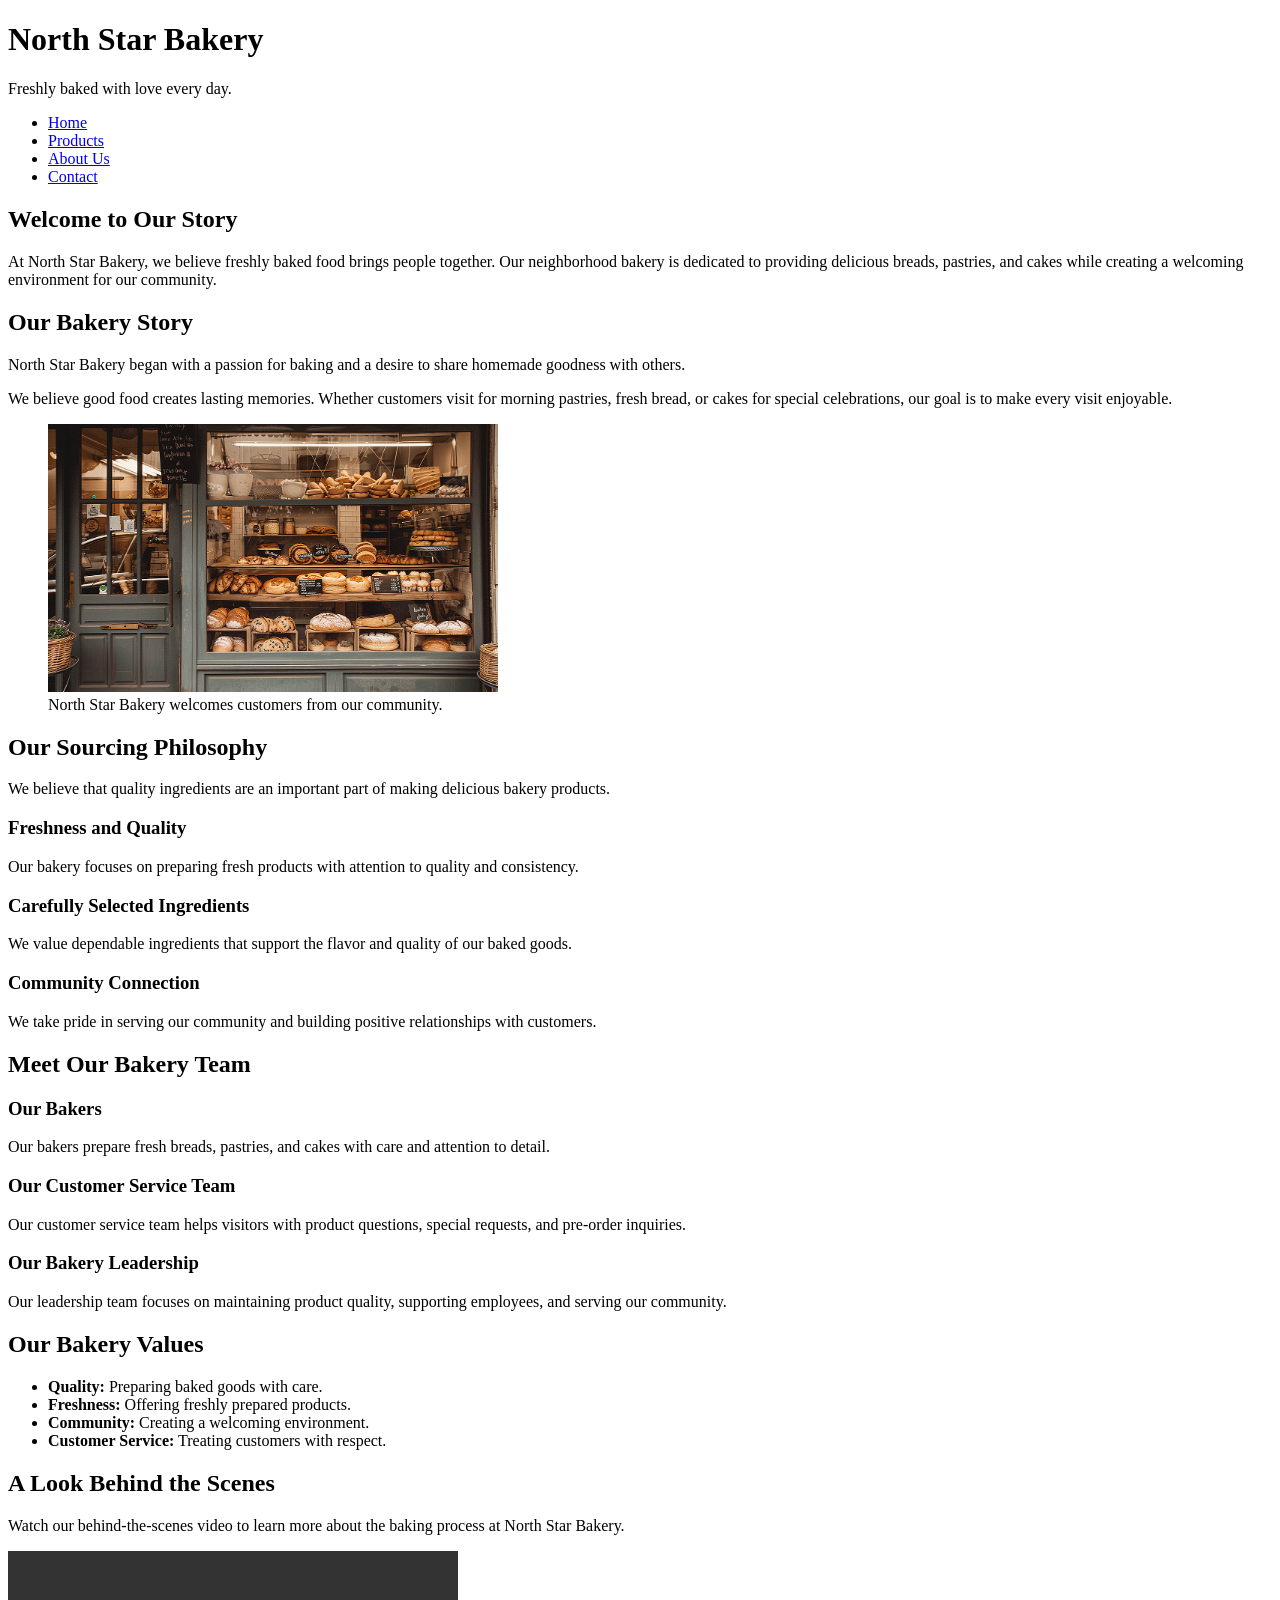
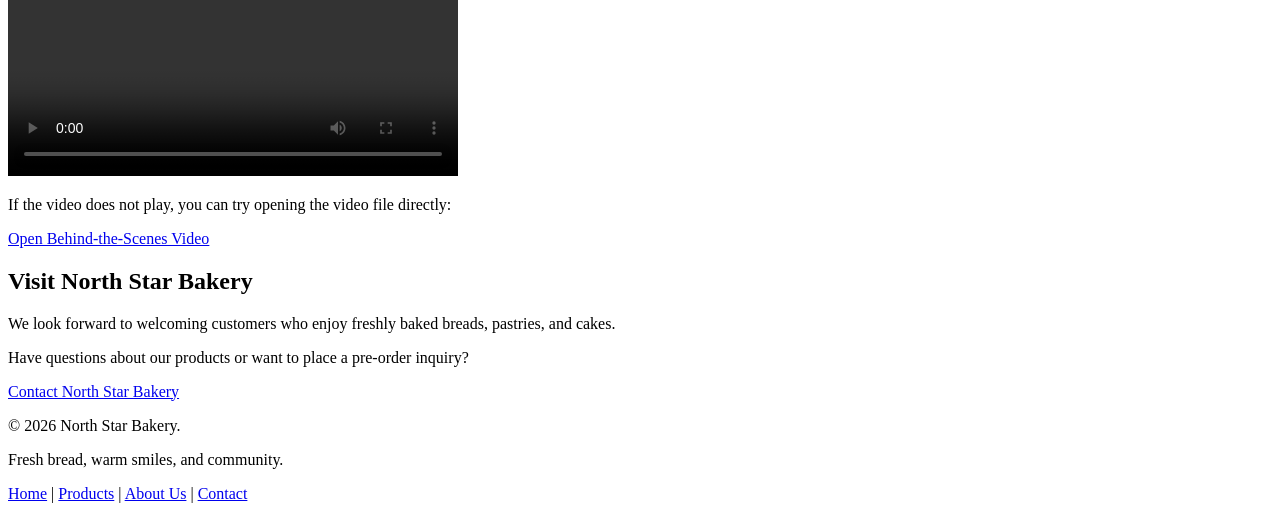
==== about.html @ a6ddee19 "Complete North Star Bakery HTML website" ====
<!DOCTYPE html>
<html lang="en">

<head>
    <meta charset="UTF-8">
    <meta name="viewport"
          content="width=device-width, initial-scale=1.0">
    <title>About Us | North Star Bakery</title>
</head>

<body>

    <!-- Website Header -->
    <header>
        <h1>North Star Bakery</h1>
        <p>Freshly baked with love every day.</p>
    </header>

    <!-- Main Navigation -->
    <nav aria-label="Main navigation">
        <ul>
            <li>
                <a href="index.html">Home</a>
            </li>
            <li>
                <a href="products.html">Products</a>
            </li>
            <li>
                <a href="about.html" aria-current="page">
                    About Us
                </a>
            </li>
            <li>
                <a href="contact.html">Contact</a>
            </li>
        </ul>
    </nav>

    <main>

        <!-- Introduction -->
        <section>
            <h2>Welcome to Our Story</h2>

            <p>
                At North Star Bakery, we believe
                freshly baked food brings people
                together. Our neighborhood bakery
                is dedicated to providing delicious
                breads, pastries, and cakes while
                creating a welcoming environment
                for our community.
            </p>
        </section>

        <!-- Bakery History -->
        <section>
            <h2>Our Bakery Story</h2>

            <p>
                North Star Bakery began with a
                passion for baking and a desire
                to share homemade goodness
                with others.
            </p>

            <p>
                We believe good food creates
                lasting memories. Whether
                customers visit for morning
                pastries, fresh bread, or
                cakes for special celebrations,
                our goal is to make every
                visit enjoyable.
            </p>

            <figure>
                <img
                    src="media/bakery-storefront_c.png"
                    alt="Storefront of North Star Bakery"
                    width="450">

                <figcaption>
                    North Star Bakery welcomes
                    customers from our community.
                </figcaption>
            </figure>
        </section>

        <!-- Sourcing Philosophy -->
        <section>
            <h2>Our Sourcing Philosophy</h2>

            <p>
                We believe that quality ingredients
                are an important part of making
                delicious bakery products.
            </p>

            <h3>Freshness and Quality</h3>

            <p>
                Our bakery focuses on preparing
                fresh products with attention
                to quality and consistency.
            </p>

            <h3>Carefully Selected Ingredients</h3>

            <p>
                We value dependable ingredients
                that support the flavor and
                quality of our baked goods.
            </p>

            <h3>Community Connection</h3>

            <p>
                We take pride in serving our
                community and building positive
                relationships with customers.
            </p>
        </section>

        <!-- Staff Highlights -->
        <section>
            <h2>Meet Our Bakery Team</h2>

            <h3>Our Bakers</h3>

            <p>
                Our bakers prepare fresh breads,
                pastries, and cakes with care
                and attention to detail.
            </p>

            <h3>Our Customer Service Team</h3>

            <p>
                Our customer service team helps
                visitors with product questions,
                special requests, and
                pre-order inquiries.
            </p>

            <h3>Our Bakery Leadership</h3>

            <p>
                Our leadership team focuses on
                maintaining product quality,
                supporting employees, and
                serving our community.
            </p>
        </section>

        <!-- Bakery Values -->
        <section>
            <h2>Our Bakery Values</h2>

            <ul>
                <li>
                    <strong>Quality:</strong>
                    Preparing baked goods with care.
                </li>

                <li>
                    <strong>Freshness:</strong>
                    Offering freshly prepared products.
                </li>

                <li>
                    <strong>Community:</strong>
                    Creating a welcoming environment.
                </li>

                <li>
                    <strong>Customer Service:</strong>
                    Treating customers with respect.
                </li>
            </ul>
        </section>

        <!-- Behind the Scenes Video -->
        <section>
            <h2>A Look Behind the Scenes</h2>

            <p>
                Watch our behind-the-scenes video
                to learn more about the baking
                process at North Star Bakery.
            </p>

            <video
                controls
                preload="metadata"
                width="450">

                <source
                    src="media/bakery-behind-scenes_c.mp4"
                    type="video/mp4">

                Your browser does not support
                HTML5 video playback.
                Please contact North Star Bakery
                to learn more about our
                baking process.

            </video>

            <p>
                If the video does not play,
                you can try opening the
                video file directly:
            </p>

            <p>
                <a href="media/bakery-behind-scenes_c.mp4">
                    Open Behind-the-Scenes Video
                </a>
            </p>
        </section>

        <!-- Contact Information -->
        <section>
            <h2>Visit North Star Bakery</h2>

            <p>
                We look forward to welcoming
                customers who enjoy freshly
                baked breads, pastries,
                and cakes.
            </p>

            <p>
                Have questions about our
                products or want to place
                a pre-order inquiry?
            </p>

            <p>
                <a href="contact.html">
                    Contact North Star Bakery
                </a>
            </p>
        </section>

    </main>

    <!-- Website Footer -->
    <footer>
        <p>&copy; 2026 North Star Bakery.</p>
        <p>
            Fresh bread, warm smiles,
            and community.
        </p>

        <nav aria-label="Footer navigation">
            <a href="index.html">Home</a> |
            <a href="products.html">Products</a> |
            <a href="about.html">About Us</a> |
            <a href="contact.html">Contact</a>
        </nav>
    </footer>

</body>
</html>
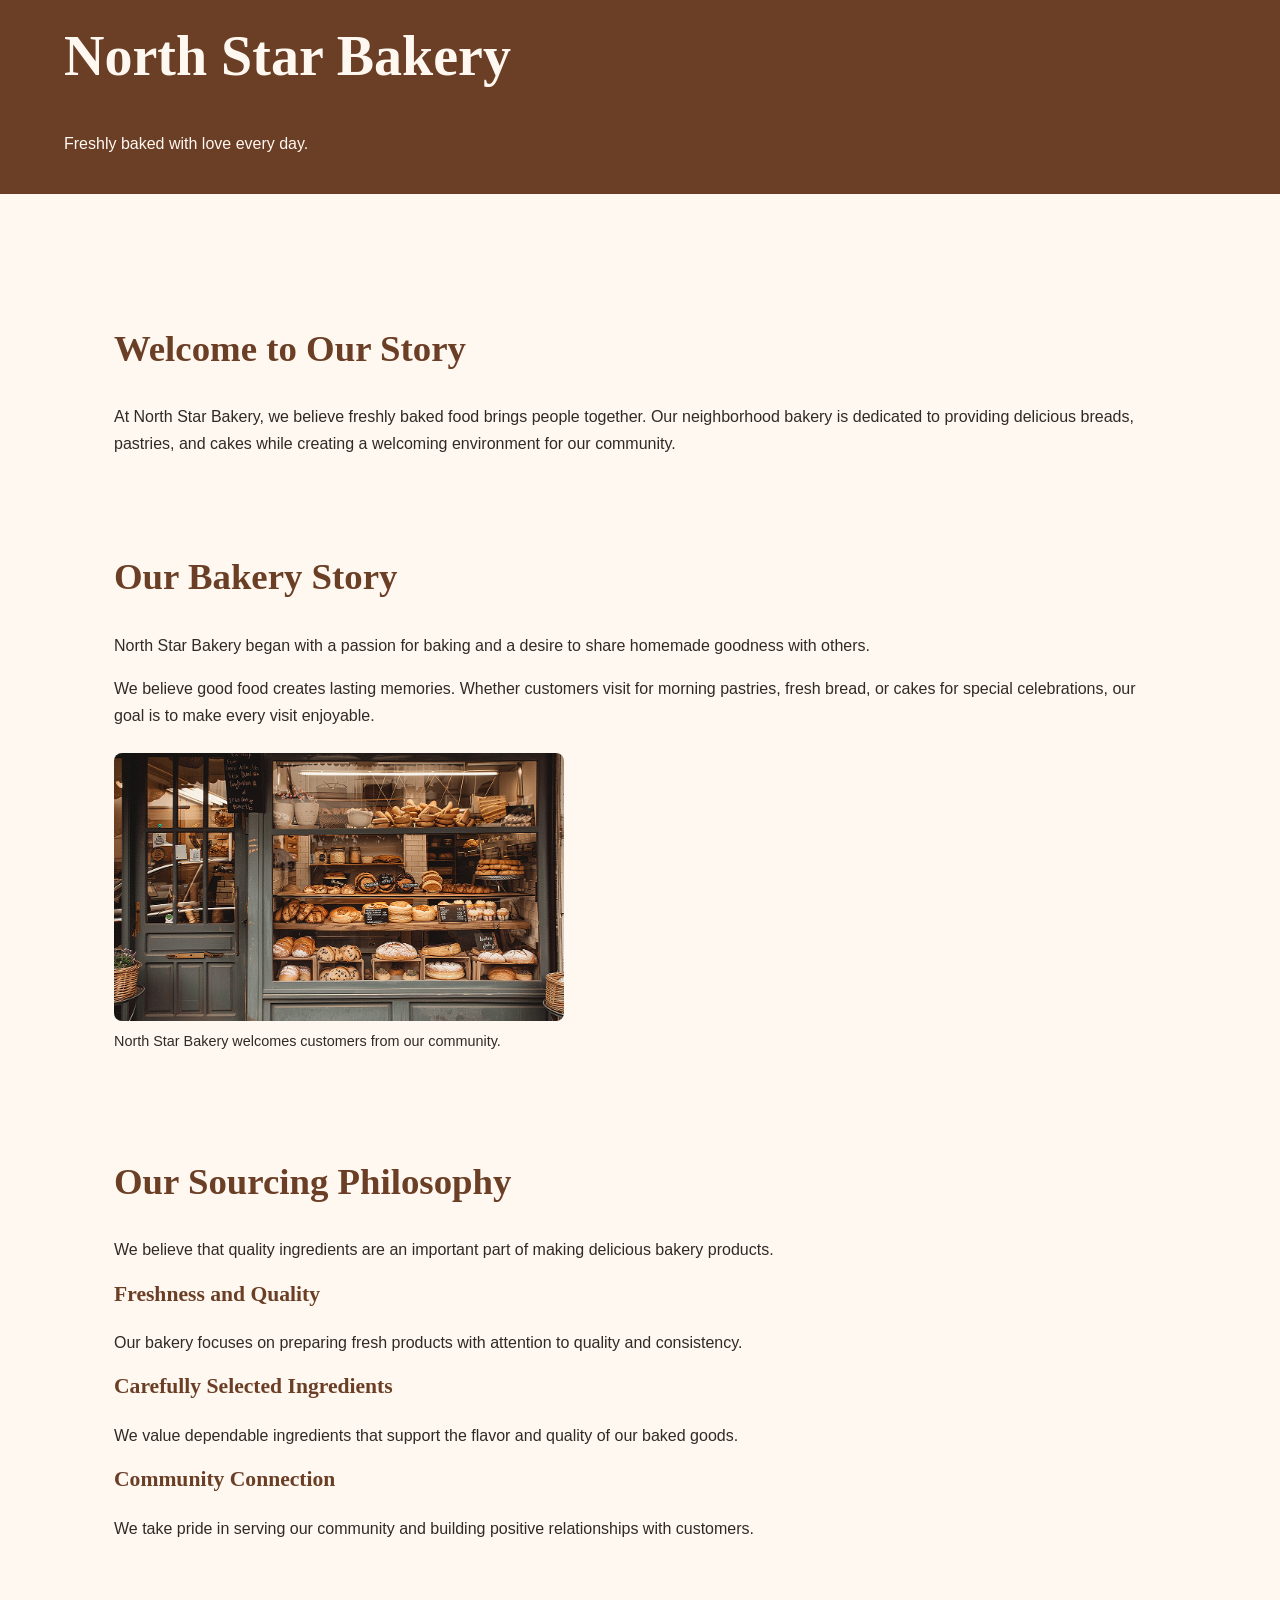
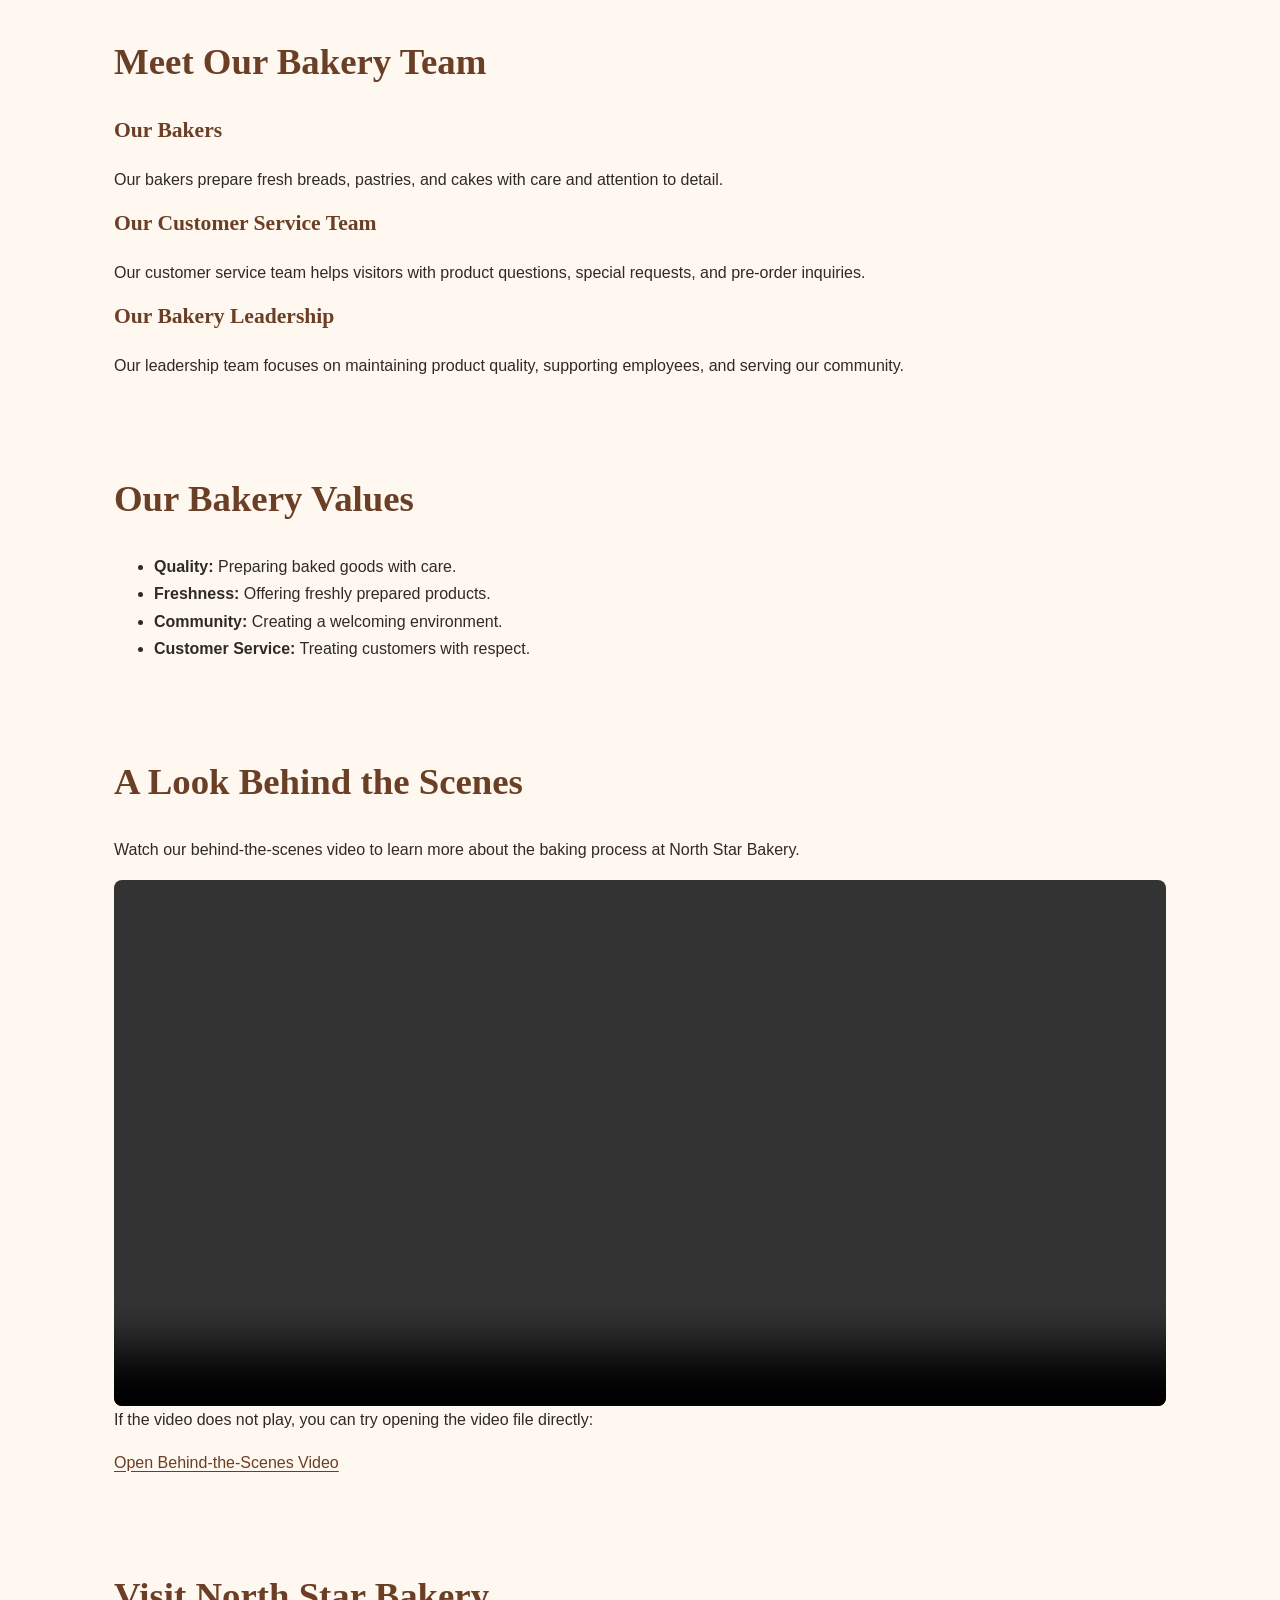
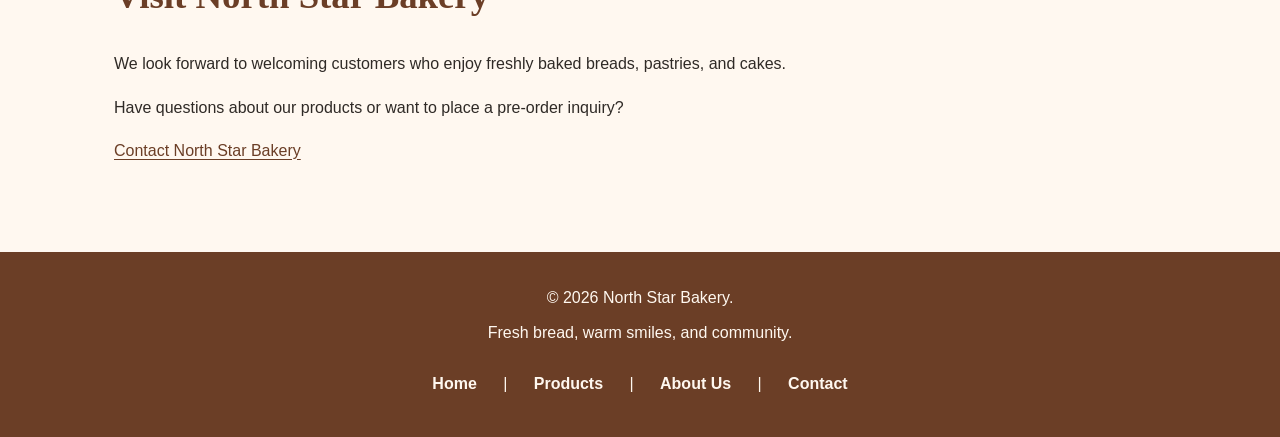
==== commit dce58677: "Complete Touchstone 3 responsive CSS design" ====
--- a/about.html
+++ b/about.html
@@ -7,6 +7,7 @@
     <meta name="viewport"
           content="width=device-width, initial-scale=1.0">
     <title>About Us | North Star Bakery</title>
+    <link rel="stylesheet" href="style.css">
 </head>
 
 <body>
--- a/style.css
+++ b/style.css
@@ -0,0 +1,387 @@
+
+/* North Star Bakery - Touchstone 3
+   Visual Design and Responsive Layout */
+
+/* Color palette and design settings */
+:root {
+  --cream: #FFF8F0;
+  --brown: #6B3E26;
+  --peach: #D88C5A;
+  --charcoal: #2F2A26;
+}
+
+* {
+  box-sizing: border-box;
+}
+
+html {
+  scroll-behavior: smooth;
+}
+
+body {
+  margin: 0;
+  background-color: var(--cream);
+  color: var(--charcoal);
+  font-family: Arial, Helvetica, sans-serif;
+  font-size: 16px;
+  line-height: 1.7;
+}
+
+h1, h2, h3, h4 {
+  font-family: Georgia, "Times New Roman", serif;
+  color: var(--brown);
+  line-height: 1.3;
+  margin-top: 0;
+}
+
+h1 {
+  font-size: clamp(2rem, 5vw, 3.5rem);
+}
+
+h2 {
+  font-size: clamp(1.6rem, 3vw, 2.3rem);
+}
+
+h3 {
+  font-size: 1.35rem;
+}
+
+p {
+  margin: 0 0 1rem;
+}
+
+a {
+  color: var(--brown);
+  text-underline-offset: 3px;
+}
+
+a:hover {
+  color: var(--charcoal);
+}
+
+a:focus-visible,
+button:focus-visible,
+input:focus-visible,
+textarea:focus-visible,
+select:focus-visible {
+  outline: 3px solid var(--peach);
+  outline-offset: 3px;
+}
+
+/* Header and navigation */
+header {
+  background-color: var(--brown);
+  color: var(--cream);
+  padding: 1.25rem 5%;
+}
+
+header h1,
+header h2,
+header p {
+  color: var(--cream);
+}
+
+nav {
+  display: flex;
+  flex-direction: column;
+  align-items: center;
+  gap: 0.75rem;
+  margin-top: 1rem;
+}
+
+nav a {
+  display: inline-block;
+  color: var(--cream);
+  font-weight: bold;
+  text-decoration: none;
+  padding: 0.5rem 0.9rem;
+  border-radius: 6px;
+}
+
+nav a:hover,
+nav a:focus-visible {
+  background-color: var(--cream);
+  color: var(--brown);
+}
+
+/* Main page layout */
+main {
+  width: min(1100px, 90%);
+  margin: 2rem auto;
+}
+
+section,
+article {
+  margin-bottom: 2rem;
+}
+
+section {
+  padding: 1.5rem;
+}
+
+.hero {
+  text-align: center;
+  padding: 3rem 1.5rem;
+  background-color: var(--cream);
+}
+
+.container {
+  width: min(1100px, 100%);
+  margin-inline: auto;
+}
+
+/* Flexible content layouts */
+.flex-container,
+.card-container,
+.product-grid,
+.products,
+.gallery {
+  display: flex;
+  flex-direction: column;
+  gap: 1.5rem;
+}
+
+.card,
+.product-card {
+  flex: 1 1 250px;
+  min-width: 0;
+  background-color: #FFF8F0;
+  border: 1px solid var(--peach);
+  border-radius: 10px;
+  padding: 1.5rem;
+}
+
+/* Images and media */
+img,
+video {
+  max-width: 100%;
+  height: auto;
+}
+
+img {
+  display: block;
+  border-radius: 8px;
+}
+
+video {
+  display: block;
+  width: 100%;
+  border-radius: 8px;
+}
+
+iframe {
+  max-width: 100%;
+}
+
+figure {
+  margin: 1.5rem 0;
+}
+
+figcaption {
+  margin-top: 0.5rem;
+  font-size: 0.9rem;
+}
+
+/* Buttons */
+button,
+.btn,
+.button,
+input[type="submit"] {
+  display: inline-block;
+  background-color: var(--brown);
+  color: var(--cream);
+  border: 2px solid var(--brown);
+  border-radius: 6px;
+  padding: 0.75rem 1.25rem;
+  font: inherit;
+  font-weight: bold;
+  text-decoration: none;
+  cursor: pointer;
+}
+
+button:hover,
+.btn:hover,
+.button:hover,
+input[type="submit"]:hover {
+  background-color: var(--charcoal);
+  border-color: var(--charcoal);
+  color: var(--cream);
+}
+
+/* Contact form */
+form {
+  width: min(650px, 100%);
+  margin: 1.5rem 0;
+}
+
+label {
+  display: block;
+  font-weight: bold;
+  margin: 1rem 0 0.35rem;
+}
+
+input,
+textarea,
+select {
+  max-width: 100%;
+  font: inherit;
+}
+
+input:not([type="radio"]):not([type="checkbox"]):not([type="submit"]),
+textarea,
+select {
+  display: block;
+  width: 100%;
+  padding: 0.75rem;
+  border: 1px solid var(--brown);
+  border-radius: 5px;
+  background: white;
+  color: var(--charcoal);
+}
+
+textarea {
+  min-height: 120px;
+  resize: vertical;
+}
+
+fieldset {
+  border: 1px solid var(--brown);
+  border-radius: 6px;
+  padding: 1rem;
+  margin: 1.5rem 0;
+}
+
+legend {
+  font-weight: bold;
+  padding: 0 0.4rem;
+}
+
+/* Footer */
+footer {
+  background-color: var(--brown);
+  color: var(--cream);
+  text-align: center;
+  padding: 2rem 5%;
+  margin-top: 3rem;
+}
+
+footer p {
+  margin-bottom: 0.5rem;
+}
+
+footer a {
+  color: var(--cream);
+}
+
+/* Tablet and desktop responsive layout */
+@media (min-width: 768px) {
+  nav {
+    flex-direction: row;
+    justify-content: center;
+    flex-wrap: wrap;
+  }
+
+  main {
+    margin: 3rem auto;
+  }
+
+  .flex-container,
+  .card-container,
+  .product-grid,
+  .products,
+  .gallery {
+    flex-direction: row;
+    flex-wrap: wrap;
+  }
+
+  .card,
+  .product-card {
+    flex: 1 1 280px;
+  }
+
+  .hero {
+    padding: 5rem 2rem;
+  }
+}
+
+/* Smaller mobile screens */
+@media (max-width: 480px) {
+  header {
+    padding: 1rem;
+    text-align: center;
+  }
+
+  main {
+    width: 94%;
+    margin: 1rem auto;
+  }
+
+  section {
+    padding: 1rem 0.5rem;
+  }
+
+  nav a {
+    width: 100%;
+    text-align: center;
+  }
+
+  .hero {
+    padding: 2rem 1rem;
+  }
+}
+
+/* Navigation list styling */
+nav ul {
+  display: flex;
+  flex-direction: column;
+  align-items: center;
+  gap: 0.75rem;
+  list-style: none;
+  padding: 0;
+  margin: 0;
+}
+
+nav li {
+  margin: 0;
+}
+
+@media (min-width: 768px) {
+  nav ul {
+    flex-direction: row;
+    justify-content: center;
+    flex-wrap: wrap;
+  }
+}
+
+/* Mobile navigation improvements */
+@media (max-width: 767px) {
+  nav {
+    display: block;
+    width: 100%;
+    background-color: var(--brown);
+    margin: 0;
+    padding: 1rem;
+  }
+
+  nav ul {
+    display: flex;
+    flex-direction: column;
+    align-items: stretch;
+    gap: 0.5rem;
+    margin: 0;
+    padding: 0;
+    list-style: none;
+  }
+
+  nav li {
+    width: 100%;
+    text-align: center;
+  }
+
+  nav a {
+    display: block;
+    width: 100%;
+    color: var(--cream);
+    padding: 0.75rem;
+  }
+}
